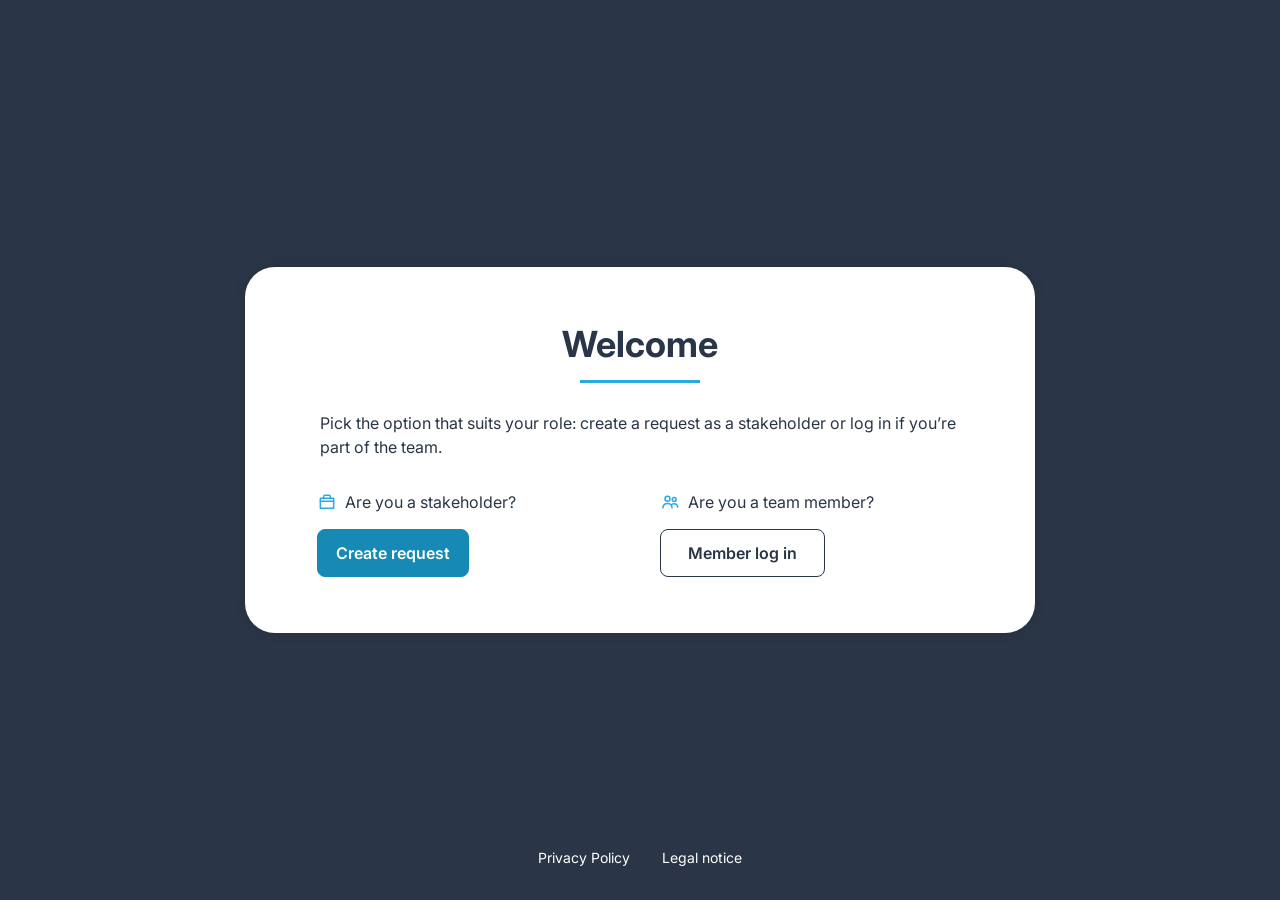
==== index.html @ 259c9e41 "Initial commit - Join AI Issue Collector" ====
<!DOCTYPE html>
<html lang="en">
<head>
   <meta charset="UTF-8" />
   <meta name="viewport" content="width=device-width, initial-scale=1, viewport-fit=cover" />
   <title>Welcome | Join</title>
   <link rel="icon" href="./assets/icons/desktop/logoFavicon.svg" type="image/svg+xml" />
   <link rel="stylesheet" href="./styles/standard.css" />
   <link rel="stylesheet" href="./style.css" />
   <link rel="stylesheet" href="./styles/stakeholder.css" />
</head>
<body class="stakeholder-page stakeholder-page--choice">
   <main class="choice-shell">
      <section class="choice-card" aria-labelledby="welcome-title">
         <h1 id="welcome-title" class="choice-card__title">Welcome</h1>
         <span class="choice-card__line" aria-hidden="true"></span>
         <p class="choice-card__intro">Pick the option that suits your role: create a request as a stakeholder or log in if you’re part of the team.</p>
         <div class="choice-card__actions">
            <div class="choice-card__option">
               <p><img class="choice-card__role-icon" src="./assets/icons/desktop/stakeholder-request.svg" alt="" /> Are you a stakeholder?</p>
               <a class="stakeholder-button stakeholder-button--primary stakeholder-button--compact" href="./templates/stakeholder.html">Create request</a>
            </div>
            <div class="choice-card__option">
               <p><img class="choice-card__role-icon" src="./assets/icons/desktop/team-member.svg" alt="" /> Are you a team member?</p>
               <a class="stakeholder-button stakeholder-button--secondary" href="./templates/login.html">Member log in</a>
            </div>
         </div>
      </section>
   </main>
   <footer class="stakeholder-footer">
      <a href="./templates/privacy-Policy.html?from=welcome">Privacy Policy</a>
      <a href="./templates/legalnotice.html?from=welcome">Legal notice</a>
   </footer>
</body>
</html>
---- styles/standard.css ----
* {
    padding: 0;
    margin: 0;
    box-sizing: border-box;
    scroll-behavior: smooth;
}

a {
    text-decoration: none;
}

.list {
    list-style-type: none;
}

:root {
    --feedback-outline: #29abe2;
    --feedback-shadow: 0 0 0 3px rgba(41, 171, 226, 0.25);
}

button,
a,
[role="button"],
input,
select,
textarea {
    transition: background-color 120ms ease, color 120ms ease, border-color 120ms ease,
        box-shadow 120ms ease, transform 120ms ease, opacity 120ms ease;
}

button:disabled,
input:disabled,
select:disabled,
textarea:disabled {
    cursor: not-allowed;
    opacity: 0.7;
}

.app-toast-container {
    position: fixed;
    top: 104px;
    left: 50%;
    z-index: 10002;
    transform: translateX(-50%);
    display: flex;
    flex-direction: column;
    align-items: center;
    gap: 10px;
    pointer-events: none;
}

.app-toast {
    font-size: 20px;
    font-weight: 400;
    font-family: "Inter";
    line-height: 120%;
    letter-spacing: 0;
    color: #ffffff;
    min-width: 280px;
    max-width: 90vw;
    min-height: 74px;
    padding: 12px 20px;
    display: inline-flex;
    align-items: center;
    justify-content: center;
    border-radius: 20px;
    box-shadow: 0 0 4px rgba(0, 0, 0, 0.1);
    background: #2a3647;
    opacity: 0;
    transform: translateY(-12px);
    transition: opacity 200ms ease, transform 200ms ease;
}

.app-toast--success {
    background: #2a3647;
}

.app-toast--error {
    background: #c0392b;
}

.app-toast--visible {
    opacity: 1;
    transform: translateY(0);
}

.d-none {
    display: none !important;
}

@media (max-width: 820px) {
    .app-toast-container {
        top: 92px;
    }
}
---- style.css ----
/* Schriftart */
@font-face {
   font-family: "Inter";
   src: url(./assets/fonts/Inter-VariableFont_opsz\_wght.ttf);
}

@font-face {
   font-family: "Poppins";
   src: url(./assets/fonts/Poppins-Regular.ttf);
}

html {
   background-color: #fff;
   scrollbar-color: #2b3647;
   cursor: default;
}

body {
   font-size: 16px;
   font-weight: 400;
   font-family: "Inter";
   line-height: 1.2;
   color: #000;
   min-height: 100vh;
   display: flex;
   justify-content: left;
}



h1 {
   font-size: 61px;
   font-weight: 700;
}

.app-loading button {
   pointer-events: none;
}

@media (max-width: 820px) {
   h1 {
      font-size: 47px;
   }
}
---- styles/stakeholder.css ----
@font-face {
   font-family: "Open Sans";
   src: url("../assets/fonts/Inter-VariableFont_opsz_wght.ttf");
}

*,
*::before,
*::after {
   box-sizing: border-box;
}

html,
body {
   width: 100%;
   min-height: 100%;
   margin: 0;
}

/* =====================================================
   ALLGEMEINE STAKEHOLDER-SEITE
   ===================================================== */

body.stakeholder-page {
   --join-dark: #2a3647;
   --join-blue: #1689b5;

   width: 100vw;
   min-width: 100vw;
   min-height: 100vh;
   min-height: 100dvh;
   height: 100dvh;

   margin: 0;
   padding: 24px 32px 20px;

   display: grid;
   grid-template-columns: minmax(0, 1fr);
   grid-template-rows: auto minmax(0, 1fr) auto;
   overflow-y: auto;

   color: var(--join-dark);
   background: #f6f7f8;
   font-family: "Open Sans", "Inter", Arial, sans-serif;
}

/* =====================================================
   HEADER
   ===================================================== */

.stakeholder-header {
   grid-column: 1;
   justify-self: center;

   width: min(1200px, 100%);
   margin: 0 auto;

   display: grid;
   grid-template-columns: 56px 56px minmax(0, 1fr);
   align-items: center;
   gap: 16px;
}

.stakeholder-header__logo {
   width: 48px;
   height: 58px;
   object-fit: contain;
}

.stakeholder-header__back {
   width: 44px;
   height: 44px;

   display: inline-flex;
   align-items: center;
   justify-content: center;

   color: var(--join-dark);
   border-radius: 50%;
   font-size: 28px;
   text-decoration: none;
}

.stakeholder-header__back:hover,
.stakeholder-header__back:focus-visible {
   background: #e7e7e7;
}

.stakeholder-counter {
   justify-self: end;

   margin: 0;
   color: var(--join-blue);

   font-size: 16px;
   font-weight: 500;
   line-height: 1.4;
   text-align: right;
}

.stakeholder-counter--limit {
   color: #ff3d00;
}

/* =====================================================
   HAUPTINHALT
   ===================================================== */

.stakeholder-main {
   grid-column: 1;
   justify-self: center;

   width: min(1000px, 100%);
   max-width: 1000px;
   margin: 0 auto;
   padding: 48px 0 32px;

   display: flex;
   flex-direction: column;
   align-items: center;
   justify-content: flex-start;
}

.stakeholder-main > h1 {
   width: 100%;
   margin: 0 0 48px;

   color: var(--join-dark);
   font-size: clamp(42px, 5vw, 61px);
   font-weight: 700;
   line-height: 1.1;
   text-align: center;
}

/* Text und Bild gemeinsam in der Bildschirmmitte */
.stakeholder-content {
   width: 100%;
   max-width: 1000px;
   margin: 0 auto;

   display: grid;
   grid-template-columns: minmax(0, 1fr) 416px;
   align-items: center;
   justify-content: center;
   gap: 48px;
}

.stakeholder-content[hidden] {
   display: none;
}

.stakeholder-copy {
   display: flex;
   flex-direction: column;
   align-items: flex-start;
   justify-content: center;
   gap: 24px;
}

.stakeholder-copy h2 {
   max-width: 520px;
   margin: 0;

   color: var(--join-dark);
   font-size: 25px;
   font-weight: 400;
   line-height: 1.3;
}

.stakeholder-copy p {
   max-width: 560px;
   margin: 0;

   color: var(--join-dark);
   font-size: 16px;
   line-height: 1.5;
}

.stakeholder-copy strong {
   font-weight: 700;
}

/* =====================================================
   ILLUSTRATION
   ===================================================== */

.stakeholder-illustration {
   width: 416px;
   height: auto;
   max-width: 100%;
   margin: 0 auto;

   justify-self: center;
   object-fit: contain;
}

.stakeholder-illustration--limit {
   width: 416px;
}

.limit-alert {
   width: 100%;
   margin: 0;
   padding: 16px 18px;

   color: var(--join-dark);
   border-radius: 10px;
   background: #ffdede;

   font-size: 16px;
   line-height: 1.5;
   text-align: center;
}

/* =====================================================
   BUTTONS
   ===================================================== */

.stakeholder-button {
   min-height: 48px;
   padding: 12px 18px;

   display: inline-flex;
   align-items: center;
   justify-content: center;
   gap: 5px;

   border: 1px solid transparent;
   border-radius: 8px;

   font-family: "Open Sans", "Inter", Arial, sans-serif;
   font-size: 16px;
   font-weight: 600;
   line-height: 1.2;
   text-decoration: none;
   cursor: pointer;

   transition:
      color 120ms ease,
      background-color 120ms ease,
      border-color 120ms ease,
      transform 120ms ease;
}

.stakeholder-button--primary {
   color: #ffffff;
   border-color: var(--join-dark);
   background: var(--join-dark);
}

.stakeholder-button--primary:hover,
.stakeholder-button--primary:focus-visible {
   color: #ffffff;
   border-color: #29abe2;
   background: #29abe2;
   transform: translateY(-1px);
}

.stakeholder-button--compact {
   min-height: 48px;
}

.stakeholder-button--secondary {
   min-width: 165px;

   color: var(--join-dark);
   border-color: var(--join-dark);
   background: #ffffff;
}

.stakeholder-button--secondary:hover,
.stakeholder-button--secondary:focus-visible {
   color: #ffffff;
   background: var(--join-dark);
   transform: translateY(-1px);
}

/* =====================================================
   FOOTER
   ===================================================== */

.stakeholder-footer {
   grid-column: 1;
   justify-self: stretch;

   width: 100%;
   min-height: 44px;
   margin: 0 auto;

   display: flex;
   align-items: center;
   justify-content: center;
   gap: 32px;
}

.stakeholder-footer a {
   color: inherit;
   font-size: 14px;
   line-height: 1.4;
   text-decoration: none;
}

.stakeholder-footer a:hover,
.stakeholder-footer a:focus-visible {
   color: #29abe2;
   text-decoration: underline;
}

/* =====================================================
   WELCOME-AUSWAHLSEITE
   ===================================================== */

body.stakeholder-page--choice {
   position: relative;

   width: 100vw;
   min-width: 100vw;
   min-height: 100vh;
   min-height: 100dvh;

   margin: 0;
   padding: 0;
   overflow: hidden;

   display: block;

   color: var(--join-dark);
   background: var(--join-dark);
}

.stakeholder-page--choice .choice-shell {
   position: fixed;
   inset: 0;
   z-index: 1;

   width: 100vw;
   height: 100vh;
   height: 100dvh;
   padding: 32px;

   display: flex;
   align-items: center;
   justify-content: center;
}

.stakeholder-page--choice .choice-card {
   position: relative;

   width: min(790px, calc(100vw - 64px));
   margin: 0;
   padding: 56px 72px;

   border-radius: 30px;
   background: #ffffff;
   box-shadow: 0 0 10px 3px rgb(0 0 0 / 8%);
}

.choice-card__title {
   margin: 0;

   color: var(--join-dark);
   font-size: 36px;
   font-weight: 700;
   line-height: 1.2;
   text-align: center;
}

.choice-card__line {
   width: 120px;
   height: 3px;
   margin: 14px auto 28px;

   display: block;
   background: #29abe2;
}

.choice-card__intro {
   max-width: 640px;
   margin: 0 auto;

   color: var(--join-dark);
   font-size: 16px;
   line-height: 1.5;
}

.choice-card__actions {
   width: 100%;
   margin-top: 32px;

   display: grid;
   grid-template-columns: repeat(2, minmax(0, 1fr));
   align-items: start;
   gap: 40px;
}

.choice-card__option {
   display: flex;
   flex-direction: column;
   align-items: flex-start;
   gap: 16px;
}

.choice-card__option p {
   margin: 0;

   color: var(--join-dark);
   font-size: 16px;
   line-height: 1.4;
   display: flex;
   align-items: center;
   gap: 8px;
}

.choice-card__role-icon {
   width: 20px;
   height: 20px;
   flex: 0 0 20px;
}

.stakeholder-page--choice .stakeholder-button--primary {
   border-color: var(--join-blue);
   background: var(--join-blue);
}

.stakeholder-page--choice .stakeholder-footer {
   position: fixed;
   right: 0;
   bottom: 20px;
   left: 0;
   z-index: 2;

   width: 100%;
   min-height: 44px;

   color: #ffffff;
}

.stakeholder-page--choice .stakeholder-footer a {
   color: #ffffff;
}

.stakeholder-page--choice .stakeholder-footer a:hover,
.stakeholder-page--choice .stakeholder-footer a:focus-visible {
   color: #29abe2;
}

/* =====================================================
   TABLET
   ===================================================== */

@media (max-width: 820px) {
   body.stakeholder-page {
      padding: 16px;
      height: 100dvh;
      min-height: 560px;
      overflow-y: auto;
   }

   .stakeholder-header {
      grid-template-columns: 44px 44px minmax(0, 1fr);
      gap: 8px;
   }

   .stakeholder-header__logo {
      width: 40px;
      height: 48px;
   }

   .stakeholder-main {
      width: 100%;
      max-width: 600px;
      min-height: max-content;
      padding: 32px 0;
   }

   .stakeholder-main > h1 {
      margin-bottom: 32px;
   }

   .stakeholder-content {
      width: 100%;
      max-width: 600px;

      grid-template-columns: 1fr;
      gap: 24px;
   }

   .stakeholder-copy {
      align-items: stretch;
   }

   .stakeholder-button {
      width: 100%;
   }

   .stakeholder-illustration {
      grid-row: 1;
      justify-self: center;
   }

   .stakeholder-page--choice .choice-shell {
      padding: 24px 16px 90px;
   }

   .stakeholder-page--choice .choice-card {
      width: min(600px, calc(100vw - 32px));
      padding: 40px 24px;
   }

   .choice-card__actions {
      grid-template-columns: 1fr;
      gap: 28px;
   }
}

/* =====================================================
   SMARTPHONE
   ===================================================== */

@media (max-width: 480px) {
   body.stakeholder-page {
      padding: 12px 16px;
      min-height: 620px;
   }

   .stakeholder-main {
      padding: 24px 0;
   }

   .stakeholder-main > h1 {
      margin-bottom: 24px;
      font-size: 38px;
   }

   .stakeholder-copy h2 {
      font-size: 22px;
   }

   .stakeholder-footer {
      gap: 20px;
   }

   body.stakeholder-page--choice {
      overflow-y: auto;
   }

   .stakeholder-page--choice .choice-shell {
      position: relative;

      width: 100%;
      min-height: 100vh;
      min-height: 100dvh;
      padding: 24px 16px 100px;
   }

   .stakeholder-page--choice .choice-card {
      width: 100%;
      padding: 32px 20px;
      border-radius: 20px;
   }

   .choice-card__title {
      font-size: 32px;
   }

   .stakeholder-page--choice .stakeholder-footer {
      bottom: 12px;
   }
}
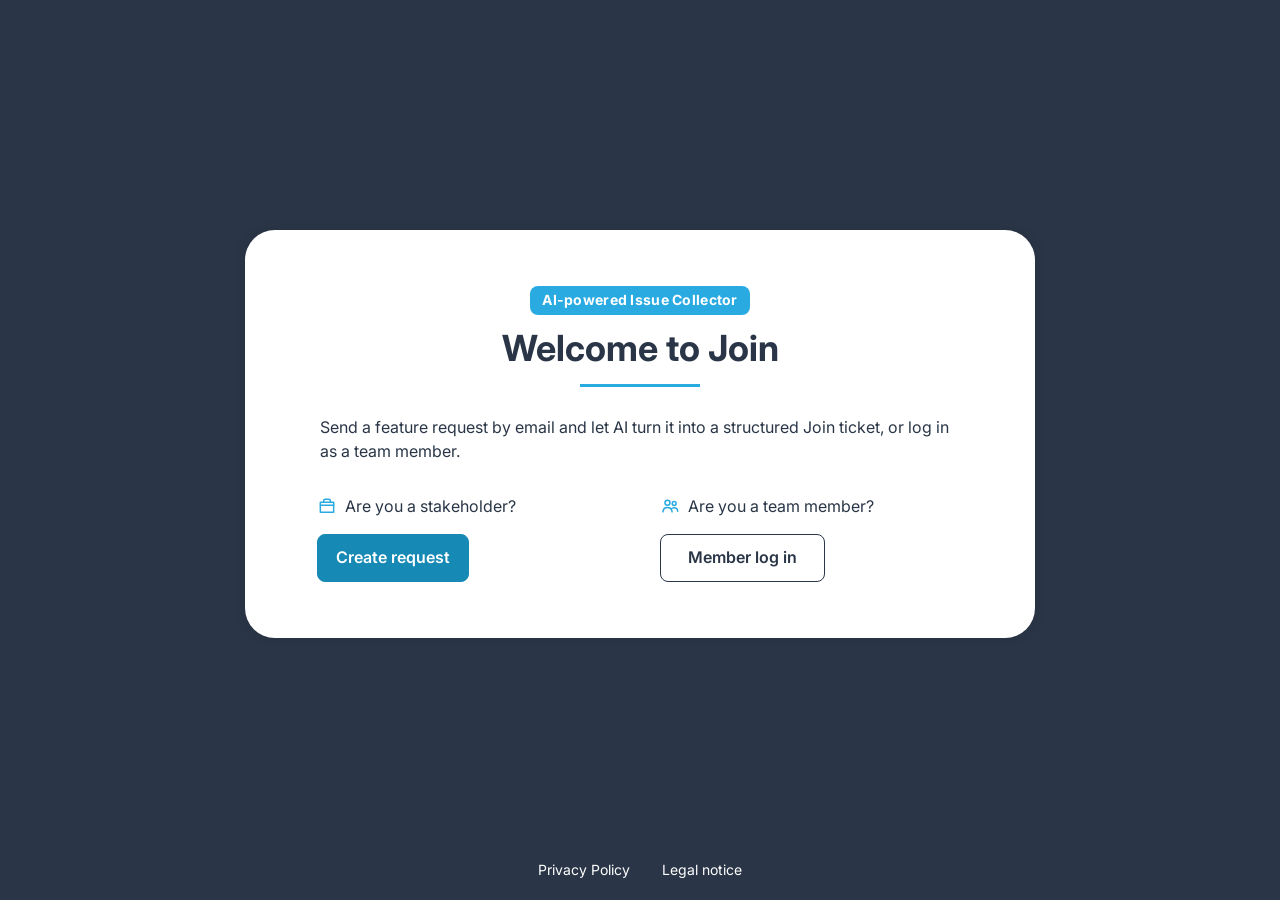
==== commit a0b2f979: "feat: highlight AI issue collector on landing page" ====
--- a/index.html
+++ b/index.html
@@ -7,14 +7,15 @@
    <link rel="icon" href="./assets/icons/desktop/logoFavicon.svg" type="image/svg+xml" />
    <link rel="stylesheet" href="./styles/standard.css" />
    <link rel="stylesheet" href="./style.css" />
-   <link rel="stylesheet" href="./styles/stakeholder.css" />
+   <link rel="stylesheet" href="./styles/stakeholder.css?v=20260923" />
 </head>
 <body class="stakeholder-page stakeholder-page--choice">
    <main class="choice-shell">
       <section class="choice-card" aria-labelledby="welcome-title">
-         <h1 id="welcome-title" class="choice-card__title">Welcome</h1>
+         <p class="choice-card__eyebrow">AI-powered Issue Collector</p>
+         <h1 id="welcome-title" class="choice-card__title">Welcome to Join</h1>
          <span class="choice-card__line" aria-hidden="true"></span>
-         <p class="choice-card__intro">Pick the option that suits your role: create a request as a stakeholder or log in if you’re part of the team.</p>
+         <p class="choice-card__intro">Send a feature request by email and let AI turn it into a structured Join ticket, or log in as a team member.</p>
          <div class="choice-card__actions">
             <div class="choice-card__option">
                <p><img class="choice-card__role-icon" src="./assets/icons/desktop/stakeholder-request.svg" alt="" /> Are you a stakeholder?</p>
--- a/styles/stakeholder.css
+++ b/styles/stakeholder.css
@@ -1,8 +1,3 @@
-@font-face {
-   font-family: "Open Sans";
-   src: url("../assets/fonts/Inter-VariableFont_opsz_wght.ttf");
-}
-
 *,
 *::before,
 *::after {
@@ -24,11 +19,11 @@
    --join-dark: #2a3647;
    --join-blue: #1689b5;
 
-   width: 100vw;
-   min-width: 100vw;
+   width: 100%;
+   min-width: 0;
    min-height: 100vh;
    min-height: 100dvh;
-   height: 100dvh;
+   height: auto;
 
    margin: 0;
    padding: 24px 32px 20px;
@@ -36,11 +31,12 @@
    display: grid;
    grid-template-columns: minmax(0, 1fr);
    grid-template-rows: auto minmax(0, 1fr) auto;
+   overflow-x: hidden;
    overflow-y: auto;
 
    color: var(--join-dark);
    background: #f6f7f8;
-   font-family: "Open Sans", "Inter", Arial, sans-serif;
+   font-family: "Inter", Arial, sans-serif;
 }
 
 /* =====================================================
@@ -227,7 +223,7 @@
    border: 1px solid transparent;
    border-radius: 8px;
 
-   font-family: "Open Sans", "Inter", Arial, sans-serif;
+   font-family: "Inter", Arial, sans-serif;
    font-size: 16px;
    font-weight: 600;
    line-height: 1.2;
@@ -312,30 +308,32 @@
 body.stakeholder-page--choice {
    position: relative;
 
-   width: 100vw;
-   min-width: 100vw;
+   width: 100%;
+   min-width: 0;
    min-height: 100vh;
    min-height: 100dvh;
 
    margin: 0;
    padding: 0;
-   overflow: hidden;
-
-   display: block;
+   overflow-x: hidden;
+   overflow-y: auto;
+
+   display: grid;
+   grid-template-rows: minmax(0, 1fr) auto;
 
    color: var(--join-dark);
    background: var(--join-dark);
 }
 
 .stakeholder-page--choice .choice-shell {
-   position: fixed;
-   inset: 0;
+   position: relative;
    z-index: 1;
 
-   width: 100vw;
-   height: 100vh;
-   height: 100dvh;
-   padding: 32px;
+   width: 100%;
+   min-height: calc(100vh - 72px);
+   min-height: calc(100dvh - 72px);
+   height: auto;
+   padding: 32px 32px 20px;
 
    display: flex;
    align-items: center;
@@ -362,6 +360,19 @@
    font-weight: 700;
    line-height: 1.2;
    text-align: center;
+}
+
+.choice-card__eyebrow {
+   width: fit-content;
+   margin: 0 auto 12px;
+   padding: 6px 12px;
+   color: #ffffff;
+   border-radius: 8px;
+   background: #29abe2;
+   font-size: 14px;
+   font-weight: 700;
+   line-height: 1.2;
+   letter-spacing: 0.02em;
 }
 
 .choice-card__line {
@@ -422,14 +433,10 @@
 }
 
 .stakeholder-page--choice .stakeholder-footer {
-   position: fixed;
-   right: 0;
-   bottom: 20px;
-   left: 0;
-   z-index: 2;
-
+   position: static;
    width: 100%;
    min-height: 44px;
+   padding: 0 16px max(16px, env(safe-area-inset-bottom));
 
    color: #ffffff;
 }
@@ -450,7 +457,7 @@
 @media (max-width: 820px) {
    body.stakeholder-page {
       padding: 16px;
-      height: 100dvh;
+      height: auto;
       min-height: 560px;
       overflow-y: auto;
    }
@@ -474,6 +481,7 @@
 
    .stakeholder-main > h1 {
       margin-bottom: 32px;
+      text-align: left;
    }
 
    .stakeholder-content {
@@ -493,12 +501,12 @@
    }
 
    .stakeholder-illustration {
-      grid-row: 1;
+      grid-row: auto;
       justify-self: center;
    }
 
    .stakeholder-page--choice .choice-shell {
-      padding: 24px 16px 90px;
+      padding: 24px 16px 20px;
    }
 
    .stakeholder-page--choice .choice-card {
@@ -523,12 +531,13 @@
    }
 
    .stakeholder-main {
-      padding: 24px 0;
+      padding: 20px 0 28px;
    }
 
    .stakeholder-main > h1 {
       margin-bottom: 24px;
       font-size: 38px;
+      text-align: left;
    }
 
    .stakeholder-copy h2 {
@@ -536,11 +545,14 @@
    }
 
    .stakeholder-footer {
-      gap: 20px;
-   }
-
-   body.stakeholder-page--choice {
-      overflow-y: auto;
+      flex-wrap: wrap;
+      gap: 12px 24px;
+      min-height: 32px;
+      padding-bottom: env(safe-area-inset-bottom);
+   }
+
+   .stakeholder-illustration {
+      width: min(300px, 82vw);
    }
 
    .stakeholder-page--choice .choice-shell {
@@ -549,7 +561,8 @@
       width: 100%;
       min-height: 100vh;
       min-height: 100dvh;
-      padding: 24px 16px 100px;
+      min-height: auto;
+      padding: 24px 16px 20px;
    }
 
    .stakeholder-page--choice .choice-card {
@@ -563,6 +576,28 @@
    }
 
    .stakeholder-page--choice .stakeholder-footer {
-      bottom: 12px;
-   }
-}
+      padding-bottom: max(12px, env(safe-area-inset-bottom));
+   }
+}
+
+@media (max-width: 360px) {
+   body.stakeholder-page {
+      padding-inline: 12px;
+   }
+
+   .stakeholder-header {
+      grid-template-columns: 36px 36px minmax(0, 1fr);
+   }
+
+   .stakeholder-counter {
+      font-size: 14px;
+   }
+
+   .stakeholder-page--choice .choice-card {
+      padding: 28px 16px;
+   }
+
+   .choice-card__title {
+      font-size: 28px;
+   }
+}
